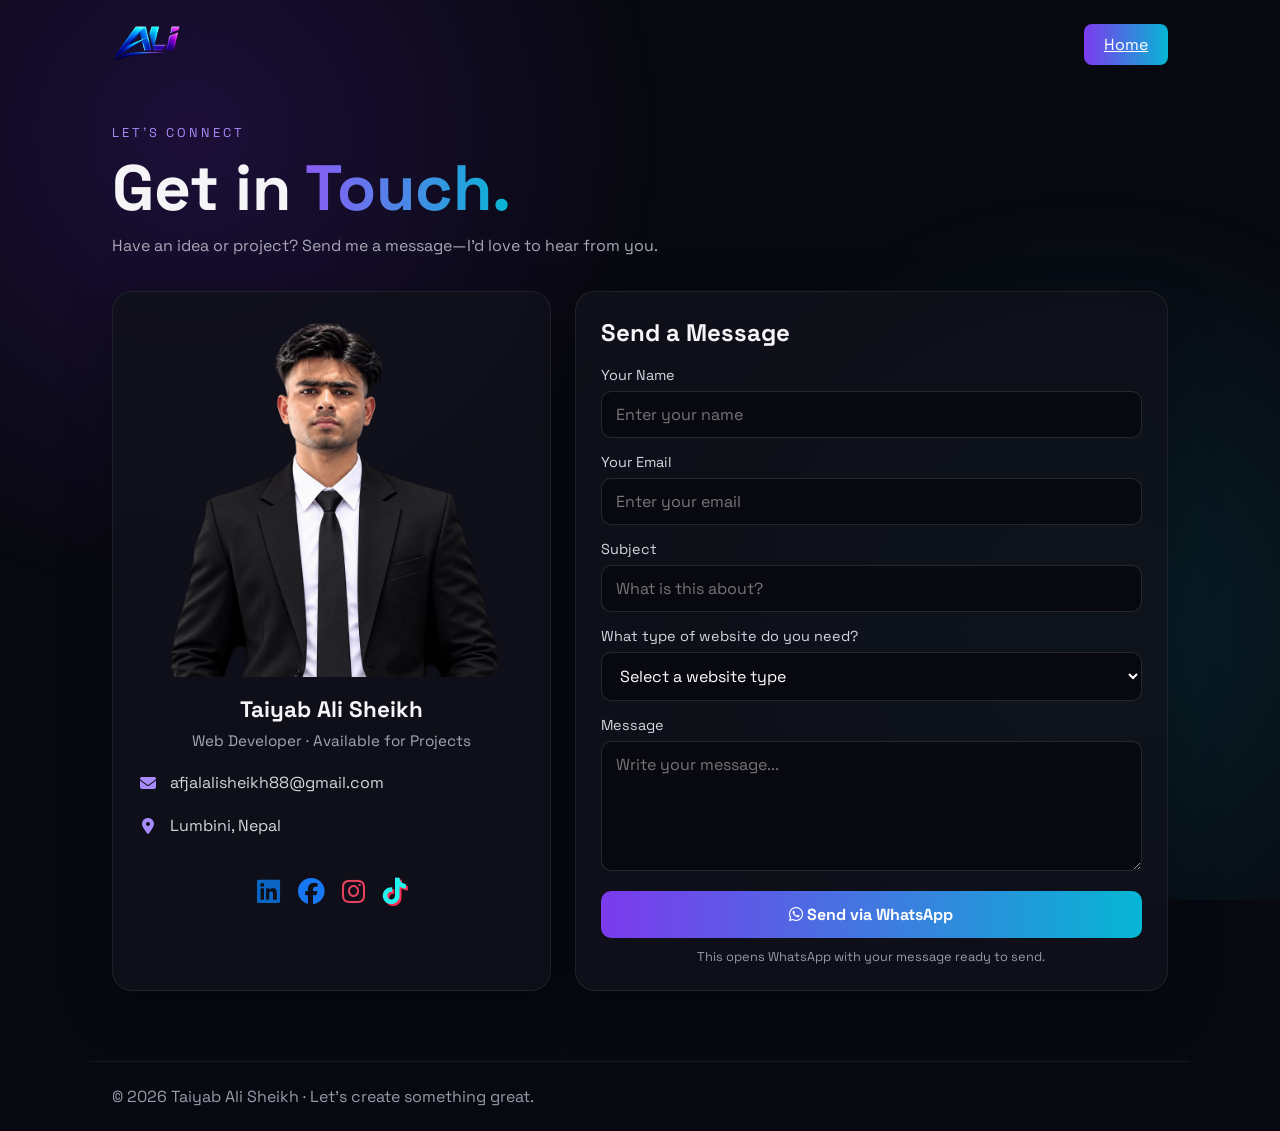
==== contact.html @ dad37230 "Add files via upload" ====
<!DOCTYPE html>
<html lang="en">
<head>
  <meta charset="UTF-8">
  <meta name="viewport" content="width=device-width, initial-scale=1.0">
  <title>Contact | Ali Sheikh</title>
  <link rel="preconnect" href="https://fonts.googleapis.com">
  <link rel="preconnect" href="https://fonts.gstatic.com" crossorigin>
  <link href="https://fonts.googleapis.com/css2?family=Space+Grotesk:wght@400;500;600;700&display=swap" rel="stylesheet">
  <link rel="stylesheet" href="https://cdnjs.cloudflare.com/ajax/libs/font-awesome/6.5.0/css/all.min.css">
  <style>
    * { box-sizing: border-box; margin: 0; padding: 0; }
    body { font-family: 'Space Grotesk', sans-serif; color: #f5f5f7; background: #080910; min-height: 100vh; }
    body::before { content: ''; position: fixed; inset: 0; pointer-events: none; background: radial-gradient(circle at 15% 15%, #6d28d933, transparent 35%), radial-gradient(circle at 85% 70%, #06b6d422, transparent 35%); }
    nav, main, footer { position: relative; z-index: 1; }
    nav { max-width: 1100px; margin: auto; padding: 22px; display: flex; justify-content: space-between; align-items: center; }
    
    .logo img {
    width: 70px;
    height: 40px;
    background: transparent;
}
    
.home-link
{

 background: linear-gradient(90deg, #7c3aed, #06b6d4);
  color: white;
  border: none;
  padding: 10px 20px;
  border-radius: 8px;
  cursor: pointer;

}

.home-link:hover
{
     background: linear-gradient(90deg, #06b6d4, #7c3aed);
    transform: translateY(-3px);
    box-shadow: 0 5px 20px #7c3aed80;
    transition: 0.3s;
}


    main { max-width: 1100px; margin: auto; padding: 35px 22px 70px; }
    .eyebrow { color: #a78bfa; text-transform: uppercase; letter-spacing: 3px; font-size: .8rem; margin-bottom: 12px; }
    h1 { font-size: clamp(2.2rem, 6vw, 4rem); line-height: 1.1; margin-bottom: 12px; }
    h1 span { background: linear-gradient(90deg, #8b5cf6, #06b6d4); -webkit-background-clip: text; color: transparent; }
    .intro { color: #a7a7b6; margin-bottom: 35px; }
    .contact-grid { display: grid; grid-template-columns: .85fr 1.15fr; gap: 24px; }
    .panel { background: #11121bcc; border: 1px solid #ffffff12; border-radius: 20px; padding: 25px; box-shadow: 0 15px 50px #0004; }
    .profile { 
      
      text-align: center;
     
    }
    .profile img { width: 100%; height: 360px; object-fit: contain; border: 0; border-radius: 0; background: transparent; margin: 0 auto 18px; display: block; }
    .profile h2 { font-size: 1.4rem; margin-bottom: 7px; }
    .profile p { color: #a7a7b6; font-size: .95rem; }
    .contact-detail { display: flex; gap: 12px; align-items: center; margin-top: 22px; color: #d5d5df; overflow-wrap: anywhere; }
    .contact-detail i { color: #a78bfa; width: 20px; }
    form h2 { margin-bottom: 18px; }
    .field { margin-bottom: 15px; }
    label { display: block; margin-bottom: 7px; color: #d7d7e2; font-size: .9rem; }
    input, textarea, select { width: 100%; background: #080910; color: white; border: 1px solid #ffffff20; border-radius: 10px; padding: 12px 14px; font: inherit; outline: none; }
    input:focus, textarea:focus, select:focus { border-color: #8b5cf6; box-shadow: 0 0 0 3px #8b5cf622; }
    select { cursor: pointer; }
    textarea { min-height: 130px; resize: vertical; }
    .send-btn { border: 0; width: 100%; padding: 13px; border-radius: 10px; color: #fff; font: inherit; font-weight: 700; cursor: pointer; background: linear-gradient(90deg, #7c3aed, #06b6d4); transition: .25s; }
    .send-btn:hover { transform: translateY(-2px); box-shadow: 0 8px 24px #7c3aed44; }
    .whatsapp-note { color: #9999aa; font-size: .8rem; margin-top: 10px; text-align: center; }
    footer { border-top: 1px solid #ffffff12; max-width: 1100px; margin: auto; padding: 24px 22px; display: flex; justify-content: space-between; align-items: center; gap: 15px; color: #9999aa; flex-wrap: wrap; }
    .socials { display: flex; justify-content: center; align-items: center; flex-wrap: wrap; gap: 18px; margin-top: 42px; }
    .socials a { text-decoration: none; font-size: 1.65rem; display: inline-flex; align-items: center; justify-content: center; transition: .25s; }
    .socials a:hover { transform: translateY(-4px) scale(1.12); }
    .socials .github { color: #f5f5f7; }
    .socials .linkedin { color: #0a66c2; }
    .socials .facebook { color: #1877f2; }
    .socials .instagram { color: #e4405f; }
    .socials .tiktok { color: #25f4ee; text-shadow: 2px 2px 0 #fe2c55; }
    @media (max-width: 760px) { .contact-grid { grid-template-columns: 1fr; } main { padding-top: 20px; } .panel { padding: 20px; } }
  </style>
</head>
<body>
  <nav>
    <a class="logo">
      <img src="image.png" alt="ALI">
    </a>
    <a class="home-link" href="index.html">Home</a>
  </nav>
  <main>
    <div class="eyebrow">Let's connect</div>
    <h1>Get in <span>Touch.</span></h1>
    <p class="intro">Have an idea or project? Send me a message—I'd love to hear from you.</p>
    <section class="contact-grid">
      <aside class="panel profile">
        <!-- Replace photo1.png with your own photo filename/path -->
        <img src="ali.png" alt="Ali Sheikh">
        <h2>Taiyab Ali Sheikh</h2>
        <p>Web Developer · Available for Projects</p>
        <div class="contact-detail"><i class="fa-solid fa-envelope"></i><span>afjalalisheikh88@gmail.com</span></div>
        <div class="contact-detail"><i class="fa-solid fa-location-dot"></i><span>Lumbini, Nepal</span></div>
        <div class="socials" aria-label="Social media links">
          <a class="linkedin" href="https://linkedin.com/" target="_blank" rel="noopener noreferrer" aria-label="LinkedIn"><i class="fa-brands fa-linkedin"></i></a>
          <a class="facebook" href="https://www.facebook.com/profile.php?id=61591948562072" target="_blank" rel="noopener noreferrer" aria-label="Facebook"><i class="fa-brands fa-facebook"></i></a>
          <a class="instagram" href="https://www.instagram.com/afxora.web/" target="_blank" rel="noopener noreferrer" aria-label="Instagram"><i class="fa-brands fa-instagram"></i></a>
          <a class="tiktok" href="https://www.tiktok.com/" target="_blank" rel="noopener noreferrer" aria-label="TikTok"><i class="fa-brands fa-tiktok"></i></a>
        </div>
      </aside>
      <form class="panel" id="contactForm">
        <h2>Send a Message</h2>
        <div class="field"><label for="name">Your Name</label><input id="name" name="name" type="text" placeholder="Enter your name" required></div>
        <div class="field"><label for="email">Your Email</label><input id="email" name="email" type="email" placeholder="Enter your email" required></div>
        <div class="field"><label for="subject">Subject</label><input id="subject" name="subject" type="text" placeholder="What is this about?" required></div>
        <div class="field">
          <label for="websiteType">What type of website do you need?</label>
          <select id="websiteType" name="websiteType" required>
            <option value="" disabled selected>Select a website type</option>
            <option>E-commerce Website</option>
            <option>Portfolio Website</option>
            <option>Booking / Appointment Website</option>
            <option>Business Website</option>
            <option>Restaurant / Food Website</option>
            <option>Blog / News Website</option>
            <option>Education / School Website</option>
            <option>Real Estate Website</option>
            <option>Landing Page</option>
            <option>Other / Custom Website</option>
          </select>
        </div>
        <div class="field"><label for="message">Message</label><textarea id="message" name="message" placeholder="Write your message..." required></textarea></div>
        <button class="send-btn" type="submit"><i class="fa-brands fa-whatsapp"></i> Send via WhatsApp</button>
        <p class="whatsapp-note">This opens WhatsApp with your message ready to send.</p>
      </form>
    </section>
  </main>
  <footer>
    <span>© 2026 Taiyab Ali Sheikh · Let's create something great.</span>
  </footer>
  <script>
    // Replace this with your WhatsApp number in international format, without + or spaces.
    const whatsappNumber = "9779821035473";
    document.getElementById("contactForm").addEventListener("submit", function (e) {
      e.preventDefault();
      const name = document.getElementById("name").value.trim();
      const email = document.getElementById("email").value.trim();
      const subject = document.getElementById("subject").value.trim();
      const websiteType = document.getElementById("websiteType").value;
      const message = document.getElementById("message").value.trim();
      const text = `Hello Ali!\nName: ${name}\nEmail: ${email}\nSubject: ${subject}\nWebsite Type: ${websiteType}\nMessage: ${message}`;
      const url = `https://wa.me/${whatsappNumber}?text=${encodeURIComponent(text)}`;
      window.open(url, "_blank");
    });
  </script>
</body>
</html>
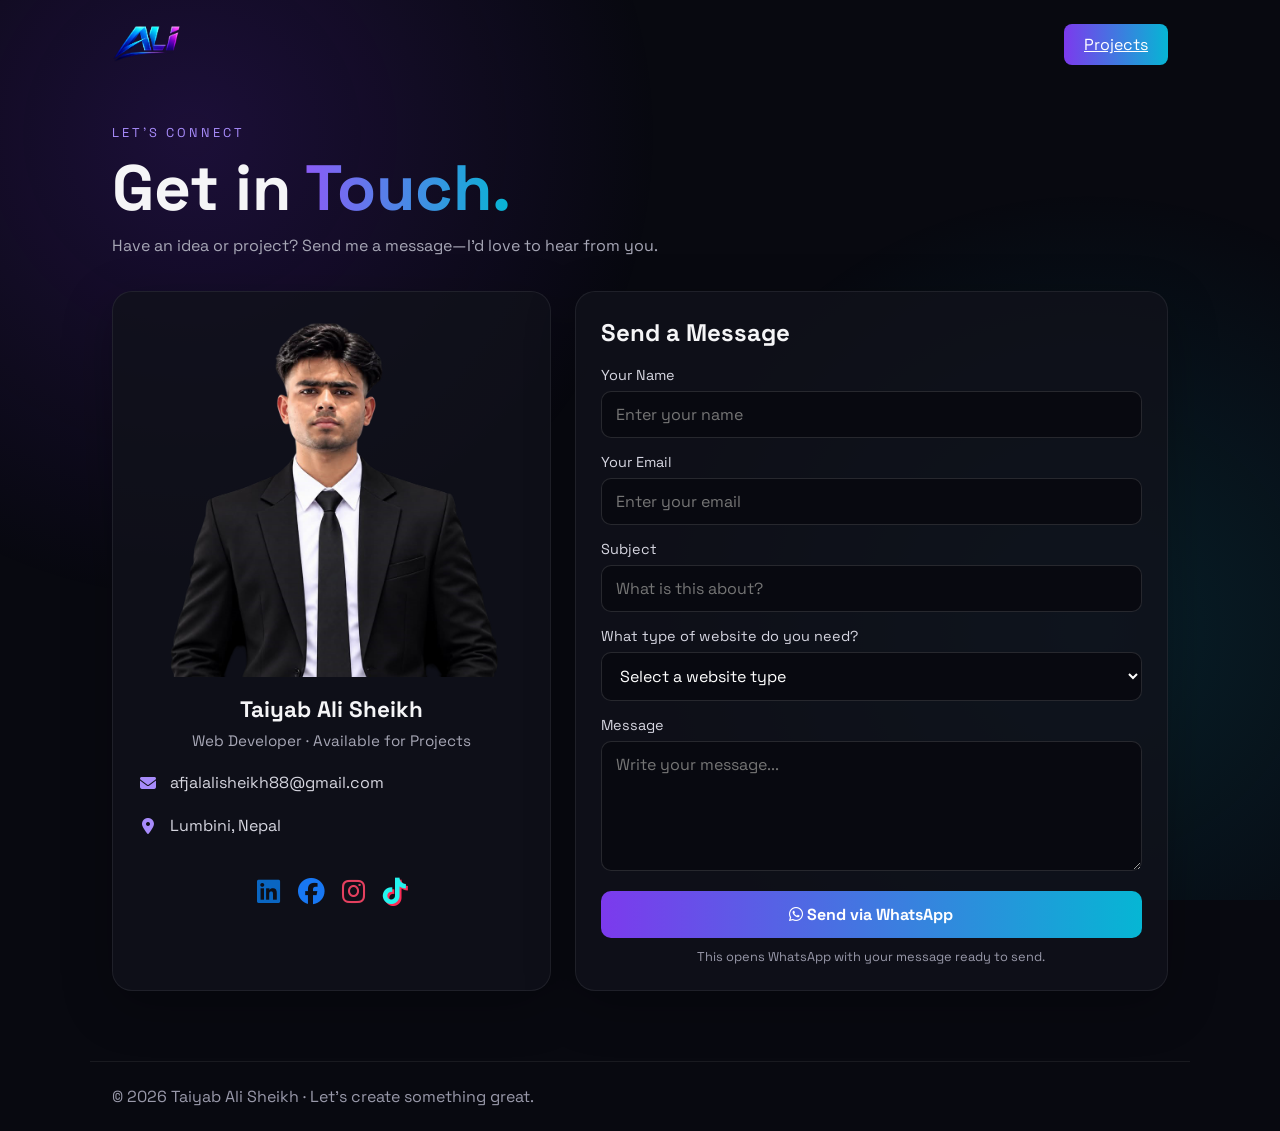
==== commit f5d71814: "Change home link to projects in contact.html" ====
--- a/contact.html
+++ b/contact.html
@@ -86,7 +86,7 @@
     <a class="logo">
       <img src="image.png" alt="ALI">
     </a>
-    <a class="home-link" href="index.html">Home</a>
+    <a class="home-link" href="index.html">Projects</a>
   </nav>
   <main>
     <div class="eyebrow">Let's connect</div>
